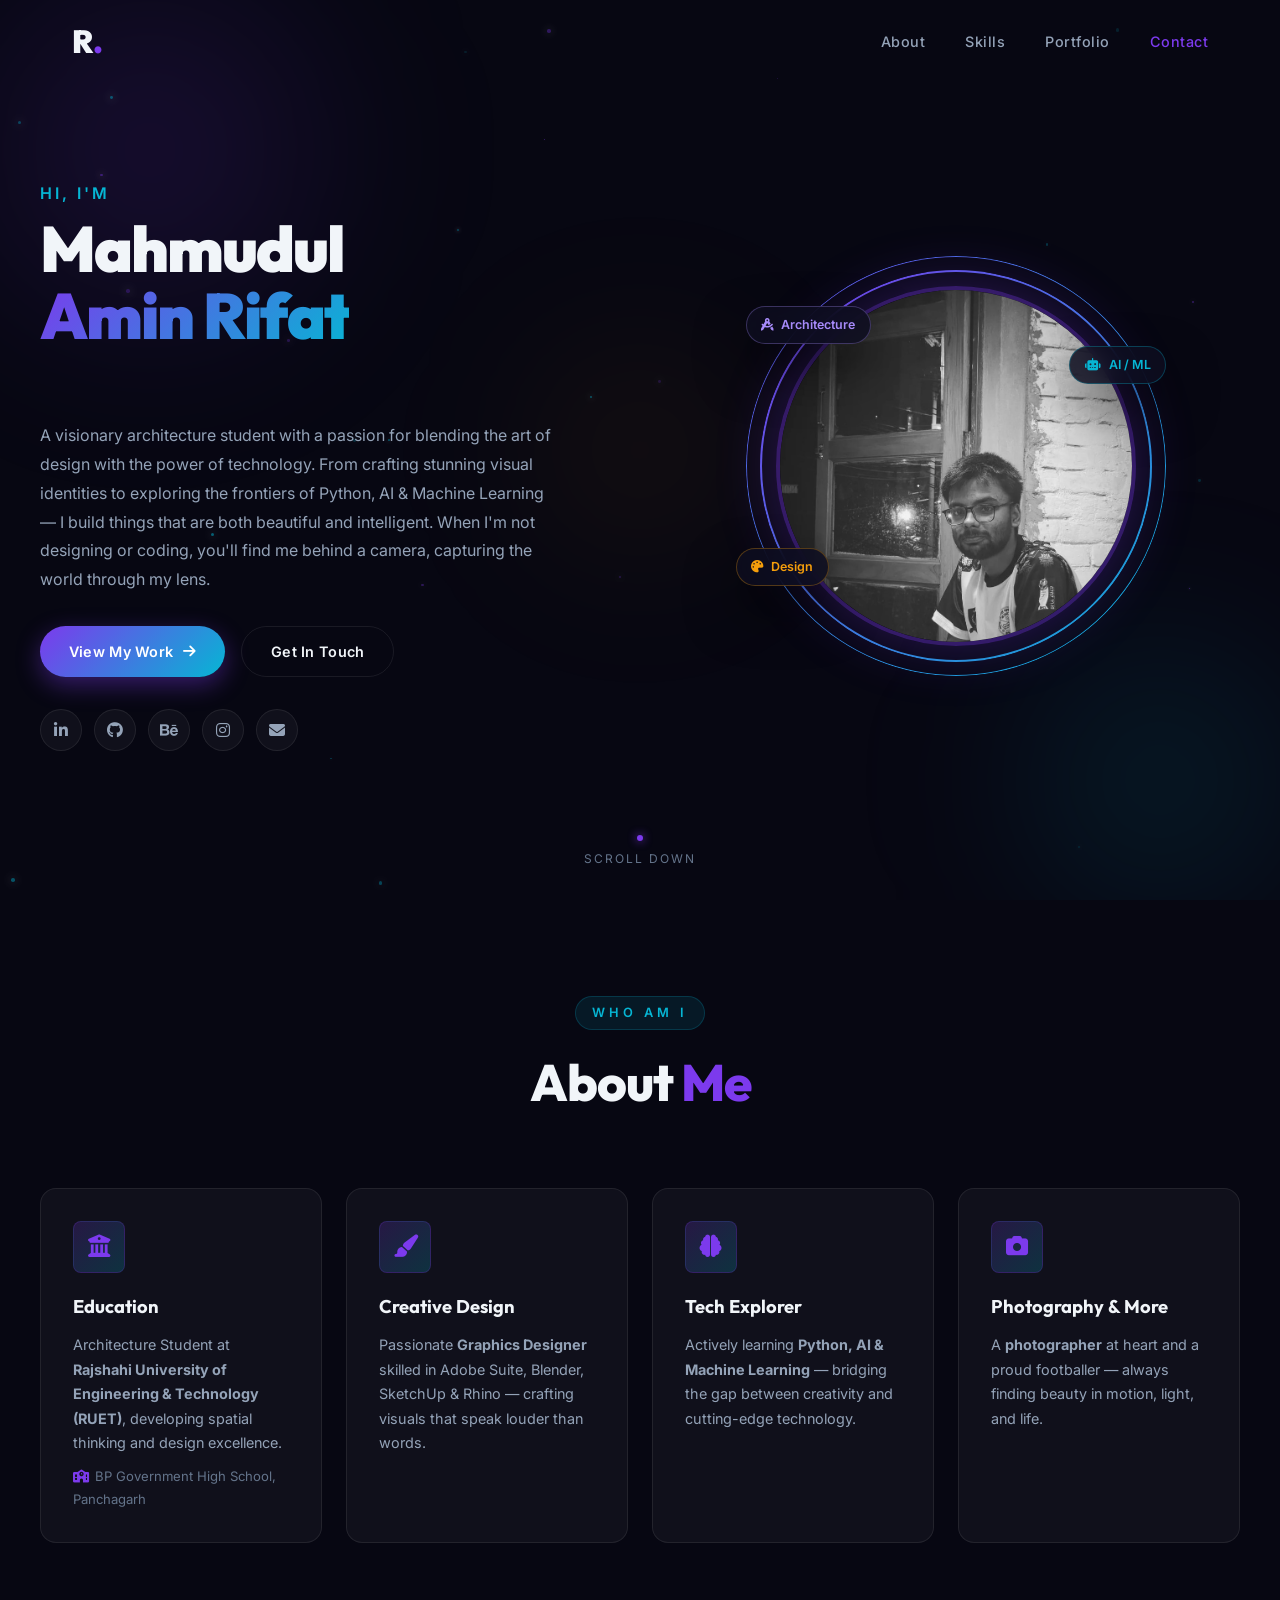
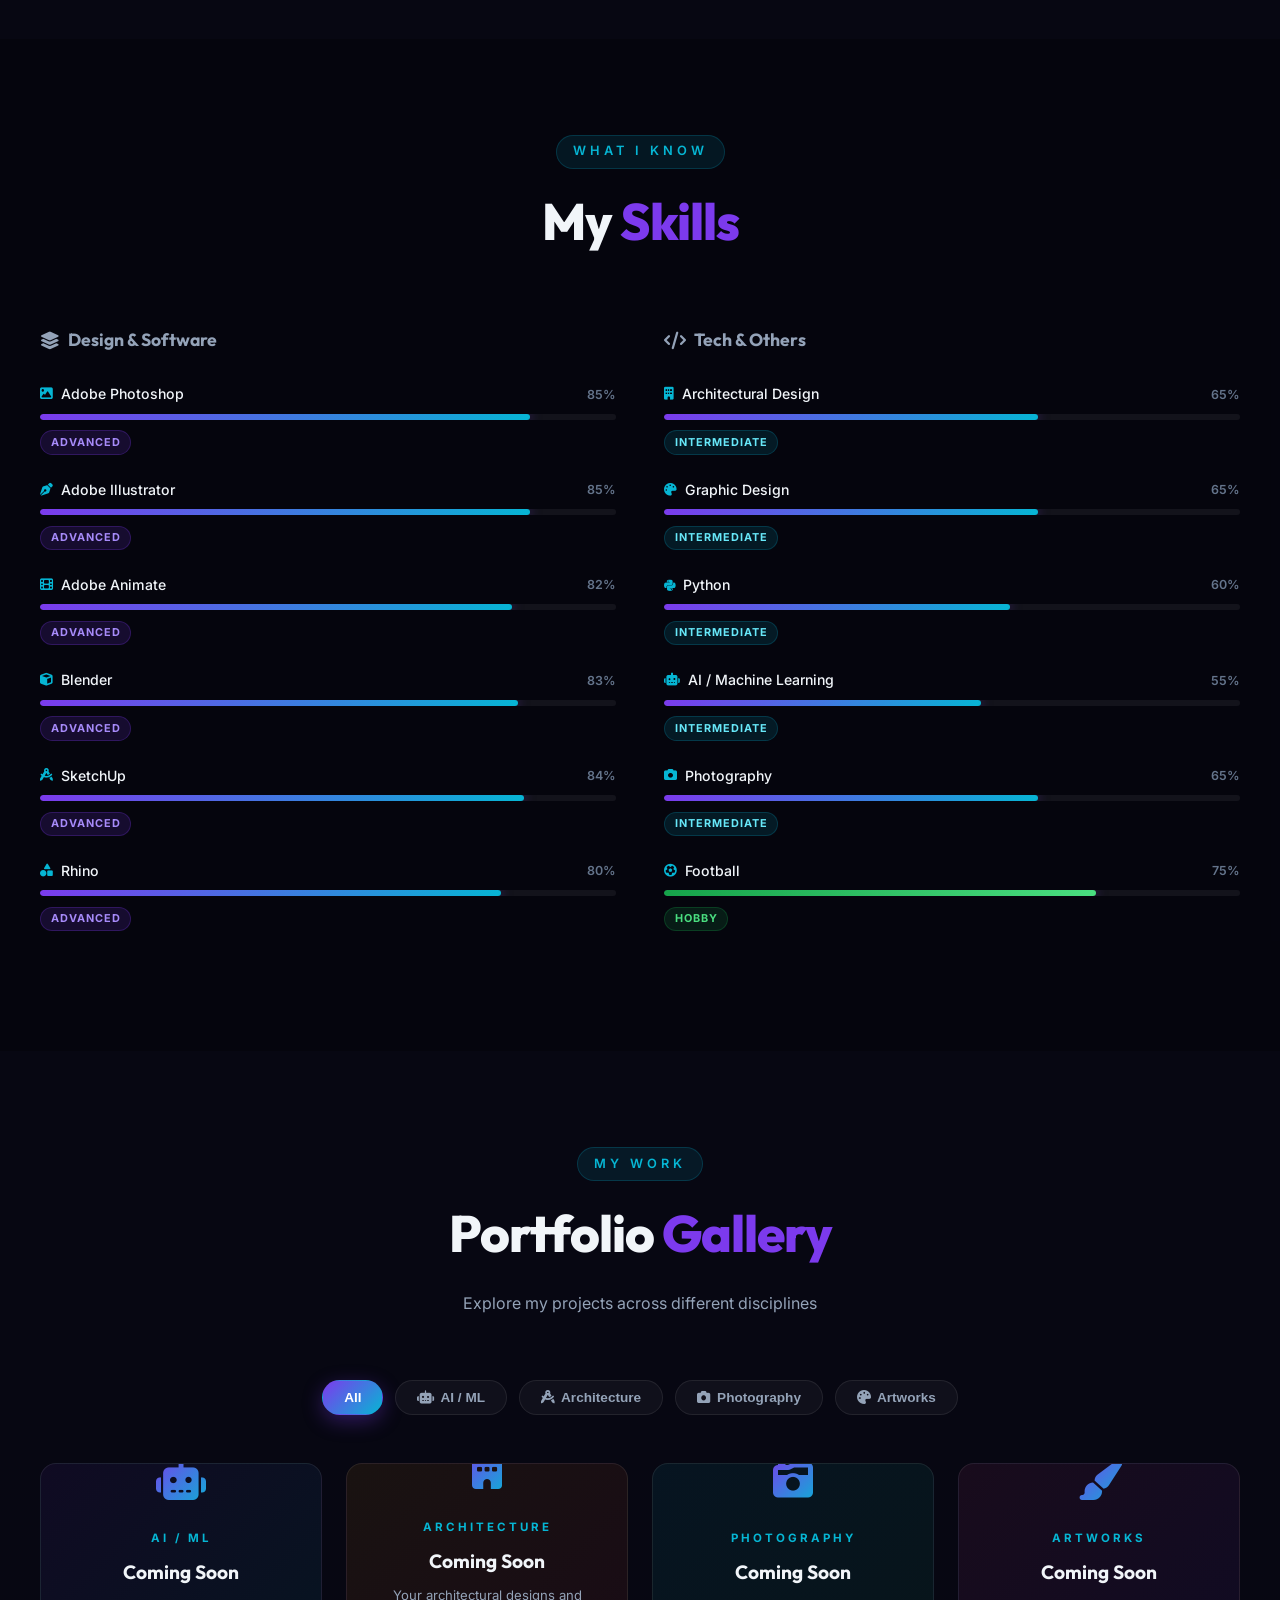
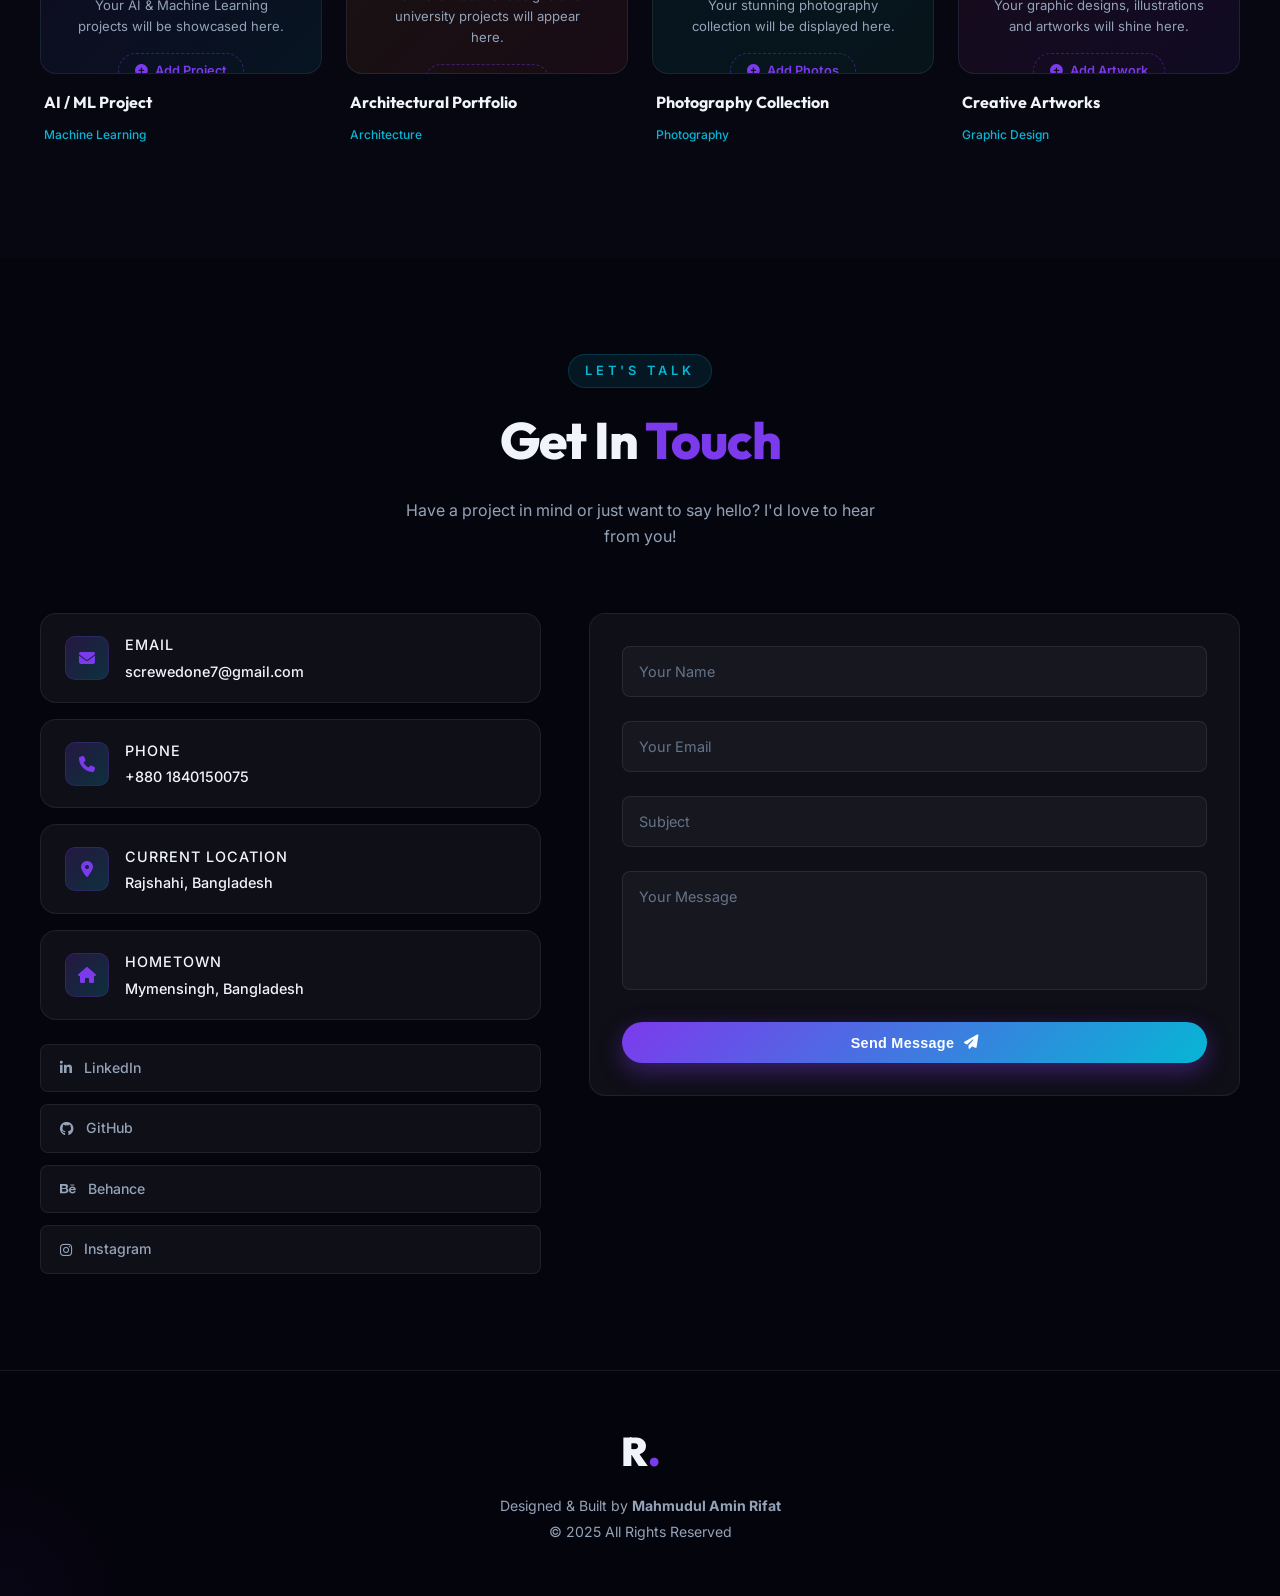
==== portfolio-website/index.html @ f3754bd6 "Add files via upload" ====
<!DOCTYPE html>
<html lang="en">

<head>
    <meta charset="UTF-8" />
    <meta name="viewport" content="width=device-width, initial-scale=1.0" />
    <meta name="description"
        content="Mahmudul Amin Rifat — Architecture Student, Graphics Designer, Photographer & AI/ML Enthusiast. Portfolio & CV." />
    <title>Mahmudul Amin Rifat | Portfolio</title>
    <link rel="preconnect" href="https://fonts.googleapis.com" />
    <link rel="preconnect" href="https://fonts.gstatic.com" crossorigin />
    <link
        href="https://fonts.googleapis.com/css2?family=Outfit:wght@300;400;500;600;700;800;900&family=Inter:wght@300;400;500;600&display=swap"
        rel="stylesheet" />
    <link rel="stylesheet" href="https://cdnjs.cloudflare.com/ajax/libs/font-awesome/6.5.0/css/all.min.css" />
    <link rel="stylesheet" href="style.css" />
</head>

<body>

    <!-- Animated Background -->
    <div class="bg-animation">
        <div class="orb orb-1"></div>
        <div class="orb orb-2"></div>
        <div class="orb orb-3"></div>
        <div class="particles" id="particles"></div>
    </div>

    <!-- Navigation -->
    <nav class="navbar" id="navbar">
        <div class="nav-container">
            <a href="#hero" class="nav-logo">
                <span class="logo-text">R<span class="accent">.</span></span>
            </a>
            <ul class="nav-links" id="navLinks">
                <li><a href="#about" class="nav-link">About</a></li>
                <li><a href="#skills" class="nav-link">Skills</a></li>
                <li><a href="#portfolio" class="nav-link">Portfolio</a></li>
                <li><a href="#contact" class="nav-link">Contact</a></li>
            </ul>
            <button class="nav-toggle" id="navToggle" aria-label="Toggle navigation">
                <span></span><span></span><span></span>
            </button>
        </div>
    </nav>

    <!-- Hero Section -->
    <section class="hero" id="hero">
        <div class="hero-content">
            <div class="hero-left">
                <div class="greeting reveal">Hi, I'm</div>
                <h1 class="hero-name reveal">
                    Mahmudul<br />
                    <span class="name-gradient">Amin Rifat</span>
                </h1>
                <div class="hero-roles reveal">
                    <span class="role-item active" id="roleText">Architecture Student</span>
                </div>
                <p class="hero-bio reveal">
                    A visionary architecture student with a passion for blending the art of design
                    with the power of technology. From crafting stunning visual identities to exploring
                    the frontiers of Python, AI & Machine Learning — I build things that are both
                    beautiful and intelligent. When I'm not designing or coding, you'll find me behind
                    a camera, capturing the world through my lens.
                </p>
                <div class="hero-cta reveal">
                    <a href="#portfolio" class="btn btn-primary" id="viewWorkBtn">
                        <span>View My Work</span>
                        <i class="fas fa-arrow-right"></i>
                    </a>
                    <a href="#contact" class="btn btn-ghost" id="contactBtn">
                        <span>Get In Touch</span>
                    </a>
                </div>
                <div class="hero-socials reveal">
                    <a href="https://www.linkedin.com/in/mahmudul-rifat-793310312/" target="_blank" class="social-icon"
                        id="linkedinLink" aria-label="LinkedIn">
                        <i class="fab fa-linkedin-in"></i>
                    </a>
                    <a href="https://github.com/iceebear11" target="_blank" class="social-icon" id="githubLink"
                        aria-label="GitHub">
                        <i class="fab fa-github"></i>
                    </a>
                    <a href="https://www.behance.net/mdrifat579" target="_blank" class="social-icon" id="behanceLink"
                        aria-label="Behance">
                        <i class="fab fa-behance"></i>
                    </a>
                    <a href="https://www.instagram.com/i_rifat11/" target="_blank" class="social-icon"
                        id="instagramLink" aria-label="Instagram">
                        <i class="fab fa-instagram"></i>
                    </a>
                    <a href="mailto:screwedone7@gmail.com" class="social-icon" id="emailLink" aria-label="Email">
                        <i class="fas fa-envelope"></i>
                    </a>
                </div>
            </div>
            <div class="hero-right reveal">
                <div class="profile-wrapper">
                    <div class="profile-ring"></div>
                    <div class="profile-ring ring-2"></div>
                    <div class="profile-img-container">
                        <img src="images/profile.jpg" alt="Mahmudul Amin Rifat" class="profile-img" id="profileImg" />
                    </div>
                    <div class="profile-badge badge-1">
                        <i class="fas fa-drafting-compass"></i>
                        <span>Architecture</span>
                    </div>
                    <div class="profile-badge badge-2">
                        <i class="fas fa-palette"></i>
                        <span>Design</span>
                    </div>
                    <div class="profile-badge badge-3">
                        <i class="fas fa-robot"></i>
                        <span>AI / ML</span>
                    </div>
                </div>
            </div>
        </div>
        <div class="scroll-indicator" id="scrollIndicator">
            <div class="scroll-dot"></div>
            <span>Scroll Down</span>
        </div>
    </section>

    <!-- About Section -->
    <section class="section" id="about">
        <div class="container">
            <div class="section-header reveal">
                <span class="section-tag">Who Am I</span>
                <h2 class="section-title">About <span class="accent">Me</span></h2>
            </div>
            <div class="about-grid">
                <div class="about-card reveal" id="aboutCard1">
                    <div class="about-icon"><i class="fas fa-university"></i></div>
                    <h3>Education</h3>
                    <p>Architecture Student at <strong>Rajshahi University of Engineering &amp; Technology
                            (RUET)</strong>, developing spatial thinking and design excellence.</p>
                    <p style="margin-top:0.6rem; font-size:0.82rem; color:#64748b;"><i class="fas fa-school"
                            style="margin-right:0.35rem; color:#7c3aed;"></i>BP Government High School, Panchagarh</p>
                </div>
                <div class="about-card reveal" id="aboutCard2">
                    <div class="about-icon"><i class="fas fa-paint-brush"></i></div>
                    <h3>Creative Design</h3>
                    <p>Passionate <strong>Graphics Designer</strong> skilled in Adobe Suite, Blender, SketchUp & Rhino —
                        crafting visuals that speak louder than words.</p>
                </div>
                <div class="about-card reveal" id="aboutCard3">
                    <div class="about-icon"><i class="fas fa-brain"></i></div>
                    <h3>Tech Explorer</h3>
                    <p>Actively learning <strong>Python, AI & Machine Learning</strong> — bridging the gap between
                        creativity and cutting-edge technology.</p>
                </div>
                <div class="about-card reveal" id="aboutCard4">
                    <div class="about-icon"><i class="fas fa-camera"></i></div>
                    <h3>Photography & More</h3>
                    <p>A <strong>photographer</strong> at heart and a proud footballer — always finding beauty in
                        motion, light, and life.</p>
                </div>
            </div>
        </div>
    </section>

    <!-- Skills Section -->
    <section class="section section-dark" id="skills">
        <div class="container">
            <div class="section-header reveal">
                <span class="section-tag">What I Know</span>
                <h2 class="section-title">My <span class="accent">Skills</span></h2>
            </div>
            <div class="skills-grid">
                <div class="skills-col reveal">
                    <h3 class="skills-cat-title"><i class="fas fa-layer-group"></i> Design & Software</h3>
                    <div class="skill-item" id="skill-ps">
                        <div class="skill-header">
                            <span class="skill-name"><i class="fas fa-image"></i> Adobe Photoshop</span>
                            <span class="skill-percent">85%</span>
                        </div>
                        <div class="skill-bar">
                            <div class="skill-fill" data-width="85"></div>
                        </div>
                        <span class="skill-badge advanced">Advanced</span>
                    </div>
                    <div class="skill-item" id="skill-ai">
                        <div class="skill-header">
                            <span class="skill-name"><i class="fas fa-pen-nib"></i> Adobe Illustrator</span>
                            <span class="skill-percent">85%</span>
                        </div>
                        <div class="skill-bar">
                            <div class="skill-fill" data-width="85"></div>
                        </div>
                        <span class="skill-badge advanced">Advanced</span>
                    </div>
                    <div class="skill-item" id="skill-animate">
                        <div class="skill-header">
                            <span class="skill-name"><i class="fas fa-film"></i> Adobe Animate</span>
                            <span class="skill-percent">82%</span>
                        </div>
                        <div class="skill-bar">
                            <div class="skill-fill" data-width="82"></div>
                        </div>
                        <span class="skill-badge advanced">Advanced</span>
                    </div>
                    <div class="skill-item" id="skill-blender">
                        <div class="skill-header">
                            <span class="skill-name"><i class="fas fa-cube"></i> Blender</span>
                            <span class="skill-percent">83%</span>
                        </div>
                        <div class="skill-bar">
                            <div class="skill-fill" data-width="83"></div>
                        </div>
                        <span class="skill-badge advanced">Advanced</span>
                    </div>
                    <div class="skill-item" id="skill-sketchup">
                        <div class="skill-header">
                            <span class="skill-name"><i class="fas fa-drafting-compass"></i> SketchUp</span>
                            <span class="skill-percent">84%</span>
                        </div>
                        <div class="skill-bar">
                            <div class="skill-fill" data-width="84"></div>
                        </div>
                        <span class="skill-badge advanced">Advanced</span>
                    </div>
                    <div class="skill-item" id="skill-rhino">
                        <div class="skill-header">
                            <span class="skill-name"><i class="fas fa-shapes"></i> Rhino</span>
                            <span class="skill-percent">80%</span>
                        </div>
                        <div class="skill-bar">
                            <div class="skill-fill" data-width="80"></div>
                        </div>
                        <span class="skill-badge advanced">Advanced</span>
                    </div>
                </div>
                <div class="skills-col reveal">
                    <h3 class="skills-cat-title"><i class="fas fa-code"></i> Tech & Others</h3>
                    <div class="skill-item" id="skill-arch">
                        <div class="skill-header">
                            <span class="skill-name"><i class="fas fa-building"></i> Architectural Design</span>
                            <span class="skill-percent">65%</span>
                        </div>
                        <div class="skill-bar">
                            <div class="skill-fill" data-width="65"></div>
                        </div>
                        <span class="skill-badge intermediate">Intermediate</span>
                    </div>
                    <div class="skill-item" id="skill-gd">
                        <div class="skill-header">
                            <span class="skill-name"><i class="fas fa-palette"></i> Graphic Design</span>
                            <span class="skill-percent">65%</span>
                        </div>
                        <div class="skill-bar">
                            <div class="skill-fill" data-width="65"></div>
                        </div>
                        <span class="skill-badge intermediate">Intermediate</span>
                    </div>
                    <div class="skill-item" id="skill-python">
                        <div class="skill-header">
                            <span class="skill-name"><i class="fab fa-python"></i> Python</span>
                            <span class="skill-percent">60%</span>
                        </div>
                        <div class="skill-bar">
                            <div class="skill-fill" data-width="60"></div>
                        </div>
                        <span class="skill-badge intermediate">Intermediate</span>
                    </div>
                    <div class="skill-item" id="skill-aiml">
                        <div class="skill-header">
                            <span class="skill-name"><i class="fas fa-robot"></i> AI / Machine Learning</span>
                            <span class="skill-percent">55%</span>
                        </div>
                        <div class="skill-bar">
                            <div class="skill-fill" data-width="55"></div>
                        </div>
                        <span class="skill-badge intermediate">Intermediate</span>
                    </div>
                    <div class="skill-item" id="skill-photo">
                        <div class="skill-header">
                            <span class="skill-name"><i class="fas fa-camera"></i> Photography</span>
                            <span class="skill-percent">65%</span>
                        </div>
                        <div class="skill-bar">
                            <div class="skill-fill" data-width="65"></div>
                        </div>
                        <span class="skill-badge intermediate">Intermediate</span>
                    </div>
                    <div class="skill-item" id="skill-football">
                        <div class="skill-header">
                            <span class="skill-name"><i class="fas fa-futbol"></i> Football</span>
                            <span class="skill-percent">75%</span>
                        </div>
                        <div class="skill-bar">
                            <div class="skill-fill" data-width="75"
                                style="background: linear-gradient(90deg, #16a34a, #4ade80);"></div>
                        </div>
                        <span class="skill-badge hobby">Hobby</span>
                    </div>
                </div>
            </div>
        </div>
    </section>

    <!-- Portfolio Section -->
    <section class="section" id="portfolio">
        <div class="container">
            <div class="section-header reveal">
                <span class="section-tag">My Work</span>
                <h2 class="section-title">Portfolio <span class="accent">Gallery</span></h2>
                <p class="section-subtitle">Explore my projects across different disciplines</p>
            </div>

            <!-- Portfolio Tabs -->
            <div class="portfolio-tabs reveal">
                <button class="tab-btn active" data-tab="all" id="tabAll">All</button>
                <button class="tab-btn" data-tab="aiml" id="tabAiml"><i class="fas fa-robot"></i> AI / ML</button>
                <button class="tab-btn" data-tab="architecture" id="tabArch"><i class="fas fa-drafting-compass"></i>
                    Architecture</button>
                <button class="tab-btn" data-tab="photography" id="tabPhoto"><i class="fas fa-camera"></i>
                    Photography</button>
                <button class="tab-btn" data-tab="artworks" id="tabArt"><i class="fas fa-palette"></i> Artworks</button>
            </div>

            <!-- Portfolio Grid -->
            <div class="portfolio-grid" id="portfolioGrid">

                <!-- AI/ML Section -->
                <div class="portfolio-item reveal" data-category="aiml" id="port-aiml-1">
                    <div class="portfolio-card placeholder-card">
                        <div class="placeholder-inner">
                            <div class="placeholder-icon"><i class="fas fa-robot"></i></div>
                            <span class="placeholder-cat">AI / ML</span>
                            <h3>Coming Soon</h3>
                            <p>Your AI & Machine Learning projects will be showcased here.</p>
                            <div class="upload-hint"><i class="fas fa-plus-circle"></i> Add Project</div>
                        </div>
                    </div>
                    <div class="portfolio-info">
                        <h4>AI / ML Project</h4>
                        <span class="port-tag">Machine Learning</span>
                    </div>
                </div>

                <!-- Architecture Section -->
                <div class="portfolio-item reveal" data-category="architecture" id="port-arch-1">
                    <div class="portfolio-card placeholder-card arch-placeholder">
                        <div class="placeholder-inner">
                            <div class="placeholder-icon"><i class="fas fa-building"></i></div>
                            <span class="placeholder-cat">Architecture</span>
                            <h3>Coming Soon</h3>
                            <p>Your architectural designs and university projects will appear here.</p>
                            <div class="upload-hint"><i class="fas fa-plus-circle"></i> Add Project</div>
                        </div>
                    </div>
                    <div class="portfolio-info">
                        <h4>Architectural Portfolio</h4>
                        <span class="port-tag">Architecture</span>
                    </div>
                </div>

                <!-- Photography Section -->
                <div class="portfolio-item reveal" data-category="photography" id="port-photo-1">
                    <div class="portfolio-card placeholder-card photo-placeholder">
                        <div class="placeholder-inner">
                            <div class="placeholder-icon"><i class="fas fa-camera-retro"></i></div>
                            <span class="placeholder-cat">Photography</span>
                            <h3>Coming Soon</h3>
                            <p>Your stunning photography collection will be displayed here.</p>
                            <div class="upload-hint"><i class="fas fa-plus-circle"></i> Add Photos</div>
                        </div>
                    </div>
                    <div class="portfolio-info">
                        <h4>Photography Collection</h4>
                        <span class="port-tag">Photography</span>
                    </div>
                </div>

                <!-- Artworks Section -->
                <div class="portfolio-item reveal" data-category="artworks" id="port-art-1">
                    <div class="portfolio-card placeholder-card art-placeholder">
                        <div class="placeholder-inner">
                            <div class="placeholder-icon"><i class="fas fa-paint-brush"></i></div>
                            <span class="placeholder-cat">Artworks</span>
                            <h3>Coming Soon</h3>
                            <p>Your graphic designs, illustrations and artworks will shine here.</p>
                            <div class="upload-hint"><i class="fas fa-plus-circle"></i> Add Artwork</div>
                        </div>
                    </div>
                    <div class="portfolio-info">
                        <h4>Creative Artworks</h4>
                        <span class="port-tag">Graphic Design</span>
                    </div>
                </div>

            </div>
        </div>
    </section>

    <!-- Contact Section -->
    <section class="section section-dark" id="contact">
        <div class="container">
            <div class="section-header reveal">
                <span class="section-tag">Let's Talk</span>
                <h2 class="section-title">Get In <span class="accent">Touch</span></h2>
                <p class="section-subtitle">Have a project in mind or just want to say hello? I'd love to hear from you!
                </p>
            </div>
            <div class="contact-grid">
                <div class="contact-info reveal">
                    <div class="contact-card" id="contactEmail">
                        <div class="contact-icon"><i class="fas fa-envelope"></i></div>
                        <div class="contact-details">
                            <span class="contact-label">Email</span>
                            <a href="mailto:screwedone7@gmail.com">screwedone7@gmail.com</a>
                        </div>
                    </div>
                    <div class="contact-card" id="contactPhone">
                        <div class="contact-icon"><i class="fas fa-phone"></i></div>
                        <div class="contact-details">
                            <span class="contact-label">Phone</span>
                            <a href="tel:+8801840150075">+880 1840150075</a>
                        </div>
                    </div>
                    <div class="contact-card" id="contactLocation">
                        <div class="contact-icon"><i class="fas fa-map-marker-alt"></i></div>
                        <div class="contact-details">
                            <span class="contact-label">Current Location</span>
                            <span>Rajshahi, Bangladesh</span>
                        </div>
                    </div>
                    <div class="contact-card" id="contactHometown">
                        <div class="contact-icon"><i class="fas fa-home"></i></div>
                        <div class="contact-details">
                            <span class="contact-label">Hometown</span>
                            <span>Mymensingh, Bangladesh</span>
                        </div>
                    </div>
                    <div class="contact-socials">
                        <a href="https://www.linkedin.com/in/mahmudul-rifat-793310312/" target="_blank"
                            class="contact-social-link" id="contactLinkedin">
                            <i class="fab fa-linkedin-in"></i>
                            <span>LinkedIn</span>
                        </a>
                        <a href="https://github.com/iceebear11" target="_blank" class="contact-social-link"
                            id="contactGithub">
                            <i class="fab fa-github"></i>
                            <span>GitHub</span>
                        </a>
                        <a href="https://www.behance.net/mdrifat579" target="_blank" class="contact-social-link"
                            id="contactBehance">
                            <i class="fab fa-behance"></i>
                            <span>Behance</span>
                        </a>
                        <a href="https://www.instagram.com/i_rifat11/" target="_blank" class="contact-social-link"
                            id="contactInstagram">
                            <i class="fab fa-instagram"></i>
                            <span>Instagram</span>
                        </a>
                    </div>
                </div>
                <div class="contact-form-wrapper reveal">
                    <form class="contact-form" id="contactForm">
                        <div class="form-group">
                            <input type="text" id="formName" name="name" placeholder="Your Name" required />
                            <label for="formName">Your Name</label>
                        </div>
                        <div class="form-group">
                            <input type="email" id="formEmail" name="email" placeholder="Your Email" required />
                            <label for="formEmail">Your Email</label>
                        </div>
                        <div class="form-group">
                            <input type="text" id="formSubject" name="subject" placeholder="Subject" />
                            <label for="formSubject">Subject</label>
                        </div>
                        <div class="form-group">
                            <textarea id="formMessage" name="message" rows="5" placeholder="Your Message"
                                required></textarea>
                            <label for="formMessage">Your Message</label>
                        </div>
                        <button type="submit" class="btn btn-primary btn-full" id="submitBtn">
                            <span>Send Message</span>
                            <i class="fas fa-paper-plane"></i>
                        </button>
                    </form>
                </div>
            </div>
        </div>
    </section>

    <!-- Footer -->
    <footer class="footer">
        <div class="footer-content">
            <div class="footer-logo">R<span class="accent">.</span></div>
            <p>Designed & Built by <strong>Mahmudul Amin Rifat</strong></p>
            <p class="footer-copy">© 2025 All Rights Reserved</p>
        </div>
    </footer>

    <script src="script.js"></script>
</body>

</html>
---- portfolio-website/style.css ----
/* ===========================
   RESET & BASE
=========================== */
*,
*::before,
*::after {
  margin: 0;
  padding: 0;
  box-sizing: border-box;
}

:root {
  --bg: #070712;
  --bg-2: #0d0d1f;
  --surface: rgba(255, 255, 255, 0.04);
  --surface-hover: rgba(255, 255, 255, 0.08);
  --border: rgba(255, 255, 255, 0.08);
  --accent: #7c3aed;
  --accent-2: #06b6d4;
  --accent-3: #f59e0b;
  --gradient: linear-gradient(135deg, #7c3aed, #06b6d4);
  --gradient-warm: linear-gradient(135deg, #f59e0b, #ef4444);
  --text: #f1f5f9;
  --text-muted: #94a3b8;
  --text-dim: #64748b;
  --font-head: 'Outfit', sans-serif;
  --font-body: 'Inter', sans-serif;
  --radius: 16px;
  --radius-sm: 8px;
  --shadow: 0 25px 50px rgba(0, 0, 0, 0.5);
  --transition: all 0.35s cubic-bezier(0.4, 0, 0.2, 1);
}

html {
  scroll-behavior: smooth;
  font-size: 16px;
}

body {
  font-family: var(--font-body);
  background: var(--bg);
  color: var(--text);
  overflow-x: hidden;
  line-height: 1.6;
}

/* ===========================
   ANIMATED BACKGROUND
=========================== */
.bg-animation {
  position: fixed;
  inset: 0;
  pointer-events: none;
  z-index: 0;
  overflow: hidden;
}

.orb {
  position: absolute;
  border-radius: 50%;
  filter: blur(80px);
  animation: orbFloat 12s ease-in-out infinite alternate;
}

.orb-1 {
  width: 500px;
  height: 500px;
  background: radial-gradient(circle, rgba(124, 58, 237, 0.18), transparent 70%);
  top: -100px;
  left: -100px;
  animation-delay: 0s;
}

.orb-2 {
  width: 400px;
  height: 400px;
  background: radial-gradient(circle, rgba(6, 182, 212, 0.15), transparent 70%);
  bottom: -80px;
  right: -80px;
  animation-delay: -4s;
}

.orb-3 {
  width: 300px;
  height: 300px;
  background: radial-gradient(circle, rgba(245, 158, 11, 0.1), transparent 70%);
  top: 50%;
  left: 50%;
  transform: translate(-50%, -50%);
  animation-delay: -8s;
}

@keyframes orbFloat {
  0% {
    transform: translate(0, 0) scale(1);
  }

  100% {
    transform: translate(40px, 30px) scale(1.1);
  }
}

/* ===========================
   NAVBAR
=========================== */
.navbar {
  position: fixed;
  top: 0;
  left: 0;
  right: 0;
  z-index: 1000;
  padding: 1rem 0;
  transition: var(--transition);
}

.navbar.scrolled {
  background: rgba(7, 7, 18, 0.85);
  backdrop-filter: blur(20px);
  -webkit-backdrop-filter: blur(20px);
  border-bottom: 1px solid var(--border);
  padding: 0.6rem 0;
}

.nav-container {
  max-width: 1200px;
  margin: 0 auto;
  padding: 0 2rem;
  display: flex;
  align-items: center;
  justify-content: space-between;
}

.nav-logo {
  text-decoration: none;
}

.logo-text {
  font-family: var(--font-head);
  font-size: 2rem;
  font-weight: 900;
  color: var(--text);
  letter-spacing: -1px;
}

.accent {
  color: var(--accent);
}

.nav-links {
  display: flex;
  list-style: none;
  gap: 2.5rem;
  align-items: center;
}

.nav-link {
  text-decoration: none;
  color: var(--text-muted);
  font-size: 0.9rem;
  font-weight: 500;
  letter-spacing: 0.5px;
  transition: var(--transition);
  position: relative;
}

.nav-link::after {
  content: '';
  position: absolute;
  bottom: -4px;
  left: 0;
  width: 0;
  height: 2px;
  background: var(--gradient);
  border-radius: 2px;
  transition: var(--transition);
}

.nav-link:hover {
  color: var(--text);
}

.nav-link:hover::after {
  width: 100%;
}

.nav-toggle {
  display: none;
  flex-direction: column;
  gap: 5px;
  background: none;
  border: none;
  cursor: pointer;
  padding: 4px;
}

.nav-toggle span {
  display: block;
  width: 24px;
  height: 2px;
  background: var(--text);
  border-radius: 2px;
  transition: var(--transition);
}

/* ===========================
   HERO
=========================== */
.hero {
  min-height: 100vh;
  display: flex;
  flex-direction: column;
  align-items: center;
  justify-content: center;
  position: relative;
  z-index: 1;
  padding: 6rem 2rem 4rem;
}

.hero-content {
  max-width: 1200px;
  width: 100%;
  display: grid;
  grid-template-columns: 1fr 1fr;
  gap: 4rem;
  align-items: center;
}

.greeting {
  font-size: 1rem;
  color: var(--accent-2);
  font-weight: 600;
  letter-spacing: 3px;
  text-transform: uppercase;
  margin-bottom: 0.5rem;
}

.hero-name {
  font-family: var(--font-head);
  font-size: clamp(2.8rem, 5vw, 4.5rem);
  font-weight: 900;
  line-height: 1.05;
  letter-spacing: -2px;
  margin-bottom: 1rem;
}

.name-gradient {
  background: var(--gradient);
  -webkit-background-clip: text;
  -webkit-text-fill-color: transparent;
  background-clip: text;
}

.hero-roles {
  margin-bottom: 1.5rem;
  height: 2rem;
  display: flex;
  align-items: center;
}

.role-item {
  font-size: 1.1rem;
  color: var(--text-muted);
  font-weight: 500;
  border-left: 3px solid var(--accent);
  padding-left: 0.75rem;
}

.hero-bio {
  font-size: 1rem;
  color: var(--text-muted);
  line-height: 1.8;
  margin-bottom: 2rem;
  max-width: 520px;
}

.hero-cta {
  display: flex;
  gap: 1rem;
  flex-wrap: wrap;
  margin-bottom: 2rem;
}

/* Buttons */
.btn {
  display: inline-flex;
  align-items: center;
  gap: 0.6rem;
  padding: 0.8rem 1.8rem;
  border-radius: 50px;
  font-size: 0.9rem;
  font-weight: 600;
  text-decoration: none;
  cursor: pointer;
  transition: var(--transition);
  border: none;
  letter-spacing: 0.3px;
}

.btn-primary {
  background: var(--gradient);
  color: #fff;
  box-shadow: 0 8px 25px rgba(124, 58, 237, 0.4);
}

.btn-primary:hover {
  transform: translateY(-2px);
  box-shadow: 0 12px 35px rgba(124, 58, 237, 0.55);
}

.btn-ghost {
  background: transparent;
  color: var(--text);
  border: 1px solid var(--border);
}

.btn-ghost:hover {
  background: var(--surface-hover);
  border-color: rgba(255, 255, 255, 0.2);
  transform: translateY(-2px);
}

.btn-full {
  width: 100%;
  justify-content: center;
}

/* Social Icons */
.hero-socials {
  display: flex;
  gap: 0.75rem;
}

.social-icon {
  width: 42px;
  height: 42px;
  border-radius: 50%;
  border: 1px solid var(--border);
  display: flex;
  align-items: center;
  justify-content: center;
  color: var(--text-muted);
  text-decoration: none;
  font-size: 1rem;
  transition: var(--transition);
  background: var(--surface);
}

.social-icon:hover {
  border-color: var(--accent);
  color: var(--accent);
  background: rgba(124, 58, 237, 0.12);
  transform: translateY(-3px);
}

/* Profile */
.hero-right {
  display: flex;
  justify-content: center;
}

.profile-wrapper {
  position: relative;
  width: 360px;
  height: 360px;
}

.profile-ring {
  position: absolute;
  inset: -16px;
  border-radius: 50%;
  border: 2px solid transparent;
  background: var(--gradient) border-box;
  -webkit-mask: linear-gradient(#fff 0 0) padding-box, linear-gradient(#fff 0 0);
  -webkit-mask-composite: xor;
  mask-composite: exclude;
  animation: spin 8s linear infinite;
  border-image: var(--gradient) 1;
}

.ring-2 {
  inset: -30px;
  border: 1px solid rgba(6, 182, 212, 0.2);
  animation-duration: 14s;
  animation-direction: reverse;
}

.profile-img-container {
  width: 360px;
  height: 360px;
  border-radius: 50%;
  overflow: hidden;
  border: 4px solid rgba(124, 58, 237, 0.4);
  position: relative;
  box-shadow: 0 0 60px rgba(124, 58, 237, 0.3), inset 0 0 30px rgba(0, 0, 0, 0.3);
}

.profile-img {
  width: 100%;
  height: 100%;
  object-fit: cover;
  object-position: center top;
  filter: brightness(0.95) contrast(1.05);
  transition: transform 0.5s ease;
}

.profile-img-container:hover .profile-img {
  transform: scale(1.05);
}

.profile-badge {
  position: absolute;
  background: rgba(13, 13, 31, 0.85);
  backdrop-filter: blur(12px);
  border: 1px solid var(--border);
  border-radius: 50px;
  padding: 0.5rem 0.9rem;
  display: flex;
  align-items: center;
  gap: 0.5rem;
  font-size: 0.78rem;
  font-weight: 600;
  color: var(--text);
  box-shadow: var(--shadow);
  animation: badgeFloat 3s ease-in-out infinite alternate;
}

.badge-1 {
  top: 20px;
  left: -30px;
  animation-delay: 0s;
  color: #a78bfa;
  border-color: rgba(167, 139, 250, 0.3);
}

.badge-2 {
  bottom: 60px;
  left: -40px;
  animation-delay: -1s;
  color: #f59e0b;
  border-color: rgba(245, 158, 11, 0.3);
}

.badge-3 {
  top: 60px;
  right: -30px;
  animation-delay: -2s;
  color: #06b6d4;
  border-color: rgba(6, 182, 212, 0.3);
}

@keyframes badgeFloat {
  0% {
    transform: translateY(0);
  }

  100% {
    transform: translateY(-8px);
  }
}

@keyframes spin {
  from {
    transform: rotate(0deg);
  }

  to {
    transform: rotate(360deg);
  }
}

/* Scroll Indicator */
.scroll-indicator {
  position: absolute;
  bottom: 2rem;
  left: 50%;
  transform: translateX(-50%);
  display: flex;
  flex-direction: column;
  align-items: center;
  gap: 0.5rem;
  color: var(--text-dim);
  font-size: 0.75rem;
  letter-spacing: 2px;
  text-transform: uppercase;
  animation: scrollBounce 2s ease-in-out infinite;
}

.scroll-dot {
  width: 6px;
  height: 6px;
  border-radius: 50%;
  background: var(--accent);
  box-shadow: 0 0 10px var(--accent);
}

@keyframes scrollBounce {

  0%,
  100% {
    transform: translateX(-50%) translateY(0);
  }

  50% {
    transform: translateX(-50%) translateY(8px);
  }
}

/* ===========================
   SECTIONS
=========================== */
.section {
  position: relative;
  z-index: 1;
  padding: 6rem 2rem;
}

.section-dark {
  background: rgba(0, 0, 0, 0.25);
}

.container {
  max-width: 1200px;
  margin: 0 auto;
}

.section-header {
  text-align: center;
  margin-bottom: 4rem;
}

.section-tag {
  display: inline-block;
  color: var(--accent-2);
  font-size: 0.8rem;
  font-weight: 600;
  letter-spacing: 4px;
  text-transform: uppercase;
  margin-bottom: 0.75rem;
  background: rgba(6, 182, 212, 0.1);
  padding: 0.35rem 1rem;
  border-radius: 50px;
  border: 1px solid rgba(6, 182, 212, 0.2);
}

.section-title {
  font-family: var(--font-head);
  font-size: clamp(2rem, 4vw, 3.2rem);
  font-weight: 800;
  letter-spacing: -1px;
  margin-bottom: 1rem;
}

.section-subtitle {
  color: var(--text-muted);
  font-size: 1rem;
  max-width: 500px;
  margin: 0 auto;
}

/* ===========================
   ABOUT
=========================== */
.about-grid {
  display: grid;
  grid-template-columns: repeat(auto-fit, minmax(250px, 1fr));
  gap: 1.5rem;
}

.about-card {
  background: var(--surface);
  border: 1px solid var(--border);
  border-radius: var(--radius);
  padding: 2rem;
  transition: var(--transition);
  position: relative;
  overflow: hidden;
}

.about-card::before {
  content: '';
  position: absolute;
  top: 0;
  left: 0;
  right: 0;
  height: 2px;
  background: var(--gradient);
  transform: scaleX(0);
  transition: var(--transition);
}

.about-card:hover::before {
  transform: scaleX(1);
}

.about-card:hover {
  background: var(--surface-hover);
  border-color: rgba(124, 58, 237, 0.3);
  transform: translateY(-5px);
  box-shadow: 0 20px 40px rgba(0, 0, 0, 0.3);
}

.about-icon {
  width: 52px;
  height: 52px;
  border-radius: var(--radius-sm);
  background: linear-gradient(135deg, rgba(124, 58, 237, 0.2), rgba(6, 182, 212, 0.2));
  display: flex;
  align-items: center;
  justify-content: center;
  font-size: 1.4rem;
  color: var(--accent);
  margin-bottom: 1.2rem;
  border: 1px solid rgba(124, 58, 237, 0.2);
}

.about-card h3 {
  font-family: var(--font-head);
  font-size: 1.15rem;
  font-weight: 700;
  margin-bottom: 0.75rem;
}

.about-card p {
  color: var(--text-muted);
  font-size: 0.9rem;
  line-height: 1.7;
}

/* ===========================
   SKILLS
=========================== */
.skills-grid {
  display: grid;
  grid-template-columns: 1fr 1fr;
  gap: 3rem;
}

.skills-cat-title {
  font-family: var(--font-head);
  font-size: 1.1rem;
  font-weight: 700;
  margin-bottom: 1.8rem;
  color: var(--text-muted);
  display: flex;
  align-items: center;
  gap: 0.5rem;
}

.skill-item {
  margin-bottom: 1.5rem;
  position: relative;
}

.skill-header {
  display: flex;
  justify-content: space-between;
  align-items: center;
  margin-bottom: 0.5rem;
}

.skill-name {
  font-size: 0.88rem;
  font-weight: 500;
  color: var(--text);
  display: flex;
  align-items: center;
  gap: 0.5rem;
}

.skill-name i {
  color: var(--accent-2);
  font-size: 0.8rem;
}

.skill-percent {
  font-size: 0.78rem;
  color: var(--text-dim);
  font-weight: 600;
}

.skill-bar {
  width: 100%;
  height: 6px;
  background: rgba(255, 255, 255, 0.06);
  border-radius: 50px;
  overflow: hidden;
  margin-bottom: 0.5rem;
}

.skill-fill {
  height: 100%;
  border-radius: 50px;
  background: var(--gradient);
  width: 0;
  transition: width 1.5s cubic-bezier(0.4, 0, .2, 1);
  box-shadow: 0 0 12px rgba(124, 58, 237, 0.5);
}

.skill-badge {
  font-size: 0.68rem;
  font-weight: 700;
  letter-spacing: 1px;
  text-transform: uppercase;
  padding: 0.15rem 0.6rem;
  border-radius: 50px;
  display: inline-block;
}

.skill-badge.advanced {
  background: rgba(124, 58, 237, 0.15);
  color: #a78bfa;
  border: 1px solid rgba(124, 58, 237, 0.25);
}

.skill-badge.intermediate {
  background: rgba(6, 182, 212, 0.12);
  color: #67e8f9;
  border: 1px solid rgba(6, 182, 212, 0.2);
}

.skill-badge.hobby {
  background: rgba(22, 163, 74, 0.15);
  color: #4ade80;
  border: 1px solid rgba(22, 163, 74, 0.25);
}

/* ===========================
   PORTFOLIO
=========================== */
.portfolio-tabs {
  display: flex;
  gap: 0.75rem;
  justify-content: center;
  margin-bottom: 3rem;
  flex-wrap: wrap;
}

.tab-btn {
  padding: 0.55rem 1.3rem;
  border-radius: 50px;
  font-size: 0.85rem;
  font-weight: 600;
  cursor: pointer;
  border: 1px solid var(--border);
  background: var(--surface);
  color: var(--text-muted);
  transition: var(--transition);
  display: flex;
  align-items: center;
  gap: 0.4rem;
}

.tab-btn:hover,
.tab-btn.active {
  background: var(--gradient);
  color: #fff;
  border-color: transparent;
  box-shadow: 0 6px 20px rgba(124, 58, 237, 0.35);
}

.portfolio-grid {
  display: grid;
  grid-template-columns: repeat(auto-fit, minmax(280px, 1fr));
  gap: 1.5rem;
}

.portfolio-item {
  cursor: pointer;
}

.portfolio-item.hidden {
  display: none;
}

.portfolio-card {
  border-radius: var(--radius);
  overflow: hidden;
  aspect-ratio: 4/3;
  position: relative;
  border: 1px solid var(--border);
  transition: var(--transition);
}

.portfolio-card:hover {
  transform: translateY(-6px);
  box-shadow: 0 25px 50px rgba(0, 0, 0, 0.4);
  border-color: rgba(124, 58, 237, 0.4);
}

.placeholder-card {
  background: linear-gradient(135deg, rgba(124, 58, 237, 0.08), rgba(6, 182, 212, 0.08));
}

.arch-placeholder {
  background: linear-gradient(135deg, rgba(245, 158, 11, 0.08), rgba(239, 68, 68, 0.08));
}

.photo-placeholder {
  background: linear-gradient(135deg, rgba(6, 182, 212, 0.08), rgba(16, 185, 129, 0.08));
}

.art-placeholder {
  background: linear-gradient(135deg, rgba(236, 72, 153, 0.08), rgba(124, 58, 237, 0.08));
}

.placeholder-inner {
  display: flex;
  flex-direction: column;
  align-items: center;
  justify-content: center;
  height: 100%;
  padding: 2rem;
  text-align: center;
}

.placeholder-icon {
  font-size: 2.5rem;
  margin-bottom: 1rem;
  background: var(--gradient);
  -webkit-background-clip: text;
  -webkit-text-fill-color: transparent;
  background-clip: text;
}

.placeholder-cat {
  font-size: 0.72rem;
  font-weight: 700;
  letter-spacing: 3px;
  text-transform: uppercase;
  color: var(--accent-2);
  margin-bottom: 0.6rem;
}

.placeholder-inner h3 {
  font-family: var(--font-head);
  font-size: 1.2rem;
  font-weight: 700;
  margin-bottom: 0.5rem;
}

.placeholder-inner p {
  color: var(--text-muted);
  font-size: 0.82rem;
  margin-bottom: 1rem;
}

.upload-hint {
  display: flex;
  align-items: center;
  gap: 0.4rem;
  font-size: 0.8rem;
  color: var(--accent);
  font-weight: 600;
  padding: 0.4rem 1rem;
  border-radius: 50px;
  border: 1px dashed rgba(124, 58, 237, 0.4);
  transition: var(--transition);
}

.upload-hint:hover {
  background: rgba(124, 58, 237, 0.1);
}

.portfolio-info {
  padding: 1rem 0.25rem;
}

.portfolio-info h4 {
  font-family: var(--font-head);
  font-size: 1rem;
  font-weight: 700;
  margin-bottom: 0.3rem;
}

.port-tag {
  font-size: 0.75rem;
  color: var(--accent-2);
  font-weight: 500;
}

/* ===========================
   CONTACT
=========================== */
.contact-grid {
  display: grid;
  grid-template-columns: 1fr 1.3fr;
  gap: 3rem;
  align-items: start;
}

.contact-card {
  display: flex;
  align-items: center;
  gap: 1rem;
  padding: 1.2rem 1.5rem;
  background: var(--surface);
  border: 1px solid var(--border);
  border-radius: var(--radius);
  margin-bottom: 1rem;
  transition: var(--transition);
}

.contact-card:hover {
  border-color: rgba(124, 58, 237, 0.3);
  background: var(--surface-hover);
  transform: translateX(4px);
}

.contact-icon {
  width: 44px;
  height: 44px;
  border-radius: 10px;
  background: linear-gradient(135deg, rgba(124, 58, 237, 0.2), rgba(6, 182, 212, 0.2));
  display: flex;
  align-items: center;
  justify-content: center;
  color: var(--accent);
  font-size: 1rem;
  flex-shrink: 0;
  border: 1px solid rgba(124, 58, 237, 0.2);
}

.contact-details {
  display: flex;
  flex-direction: column;
  gap: 0.2rem;
}

.contact-label {
  font-size: 0.72rem;
  color: var(--text-dim);
  font-weight: 600;
  text-transform: uppercase;
  letter-spacing: 1px;
}

.contact-details a,
.contact-details span {
  font-size: 0.9rem;
  color: var(--text);
  text-decoration: none;
  font-weight: 500;
  transition: var(--transition);
}

.contact-details a:hover {
  color: var(--accent-2);
}

.contact-socials {
  display: flex;
  flex-direction: column;
  gap: 0.75rem;
  margin-top: 1.5rem;
}

.contact-social-link {
  display: flex;
  align-items: center;
  gap: 0.75rem;
  padding: 0.75rem 1.2rem;
  border-radius: var(--radius-sm);
  border: 1px solid var(--border);
  color: var(--text-muted);
  text-decoration: none;
  font-size: 0.88rem;
  font-weight: 500;
  transition: var(--transition);
  background: var(--surface);
}

.contact-social-link:hover {
  color: var(--text);
  border-color: var(--accent);
  background: rgba(124, 58, 237, 0.08);
  transform: translateX(4px);
}

/* Contact Form */
.contact-form-wrapper {
  background: var(--surface);
  border: 1px solid var(--border);
  border-radius: var(--radius);
  padding: 2rem;
}

.form-group {
  position: relative;
  margin-bottom: 1.5rem;
}

.form-group input,
.form-group textarea {
  width: 100%;
  padding: 1rem;
  background: rgba(255, 255, 255, 0.04);
  border: 1px solid var(--border);
  border-radius: var(--radius-sm);
  color: var(--text);
  font-family: var(--font-body);
  font-size: 0.9rem;
  outline: none;
  transition: var(--transition);
  resize: none;
}

.form-group input:focus,
.form-group textarea:focus {
  border-color: var(--accent);
  background: rgba(124, 58, 237, 0.05);
  box-shadow: 0 0 0 3px rgba(124, 58, 237, 0.1);
}

.form-group label {
  display: none;
}

.form-group input::placeholder,
.form-group textarea::placeholder {
  color: var(--text-dim);
}

/* ===========================
   FOOTER
=========================== */
.footer {
  position: relative;
  z-index: 1;
  padding: 3rem 2rem;
  border-top: 1px solid var(--border);
  text-align: center;
  background: rgba(0, 0, 0, 0.3);
}

.footer-logo {
  font-family: var(--font-head);
  font-size: 2.5rem;
  font-weight: 900;
  margin-bottom: 0.75rem;
}

.footer p {
  color: var(--text-muted);
  font-size: 0.88rem;
  margin-bottom: 0.25rem;
}

.footer-copy {
  color: var(--text-dim);
  font-size: 0.78rem;
}

/* ===========================
   REVEAL ANIMATIONS
=========================== */
.reveal {
  opacity: 0;
  transform: translateY(30px);
  transition: opacity 0.8s cubic-bezier(0.4, 0, 0.2, 1), transform 0.8s cubic-bezier(0.4, 0, 0.2, 1);
}

.reveal.active {
  opacity: 1;
  transform: translateY(0);
}

/* ===========================
   RESPONSIVE
=========================== */
@media (max-width: 900px) {
  .hero-content {
    grid-template-columns: 1fr;
    text-align: center;
    gap: 3rem;
  }

  .hero-right {
    order: -1;
  }

  .hero-bio {
    max-width: 100%;
  }

  .hero-cta,
  .hero-socials {
    justify-content: center;
  }

  .skills-grid {
    grid-template-columns: 1fr;
  }

  .contact-grid {
    grid-template-columns: 1fr;
  }

  .profile-wrapper {
    width: 280px;
    height: 280px;
  }

  .profile-img-container {
    width: 280px;
    height: 280px;
  }

  .badge-1 {
    left: 0;
  }

  .badge-2 {
    left: 0;
  }

  .badge-3 {
    right: 0;
  }
}

@media (max-width: 640px) {
  .section {
    padding: 4rem 1.25rem;
  }

  .hero {
    padding: 5rem 1.25rem 3rem;
  }

  .nav-links {
    display: none;
    position: absolute;
    top: 100%;
    left: 0;
    right: 0;
    background: rgba(7, 7, 18, 0.97);
    backdrop-filter: blur(20px);
    flex-direction: column;
    padding: 1.5rem 2rem;
    gap: 1.2rem;
    border-bottom: 1px solid var(--border);
  }

  .nav-links.open {
    display: flex;
  }

  .nav-toggle {
    display: flex;
  }

  .portfolio-grid {
    grid-template-columns: 1fr;
  }
}
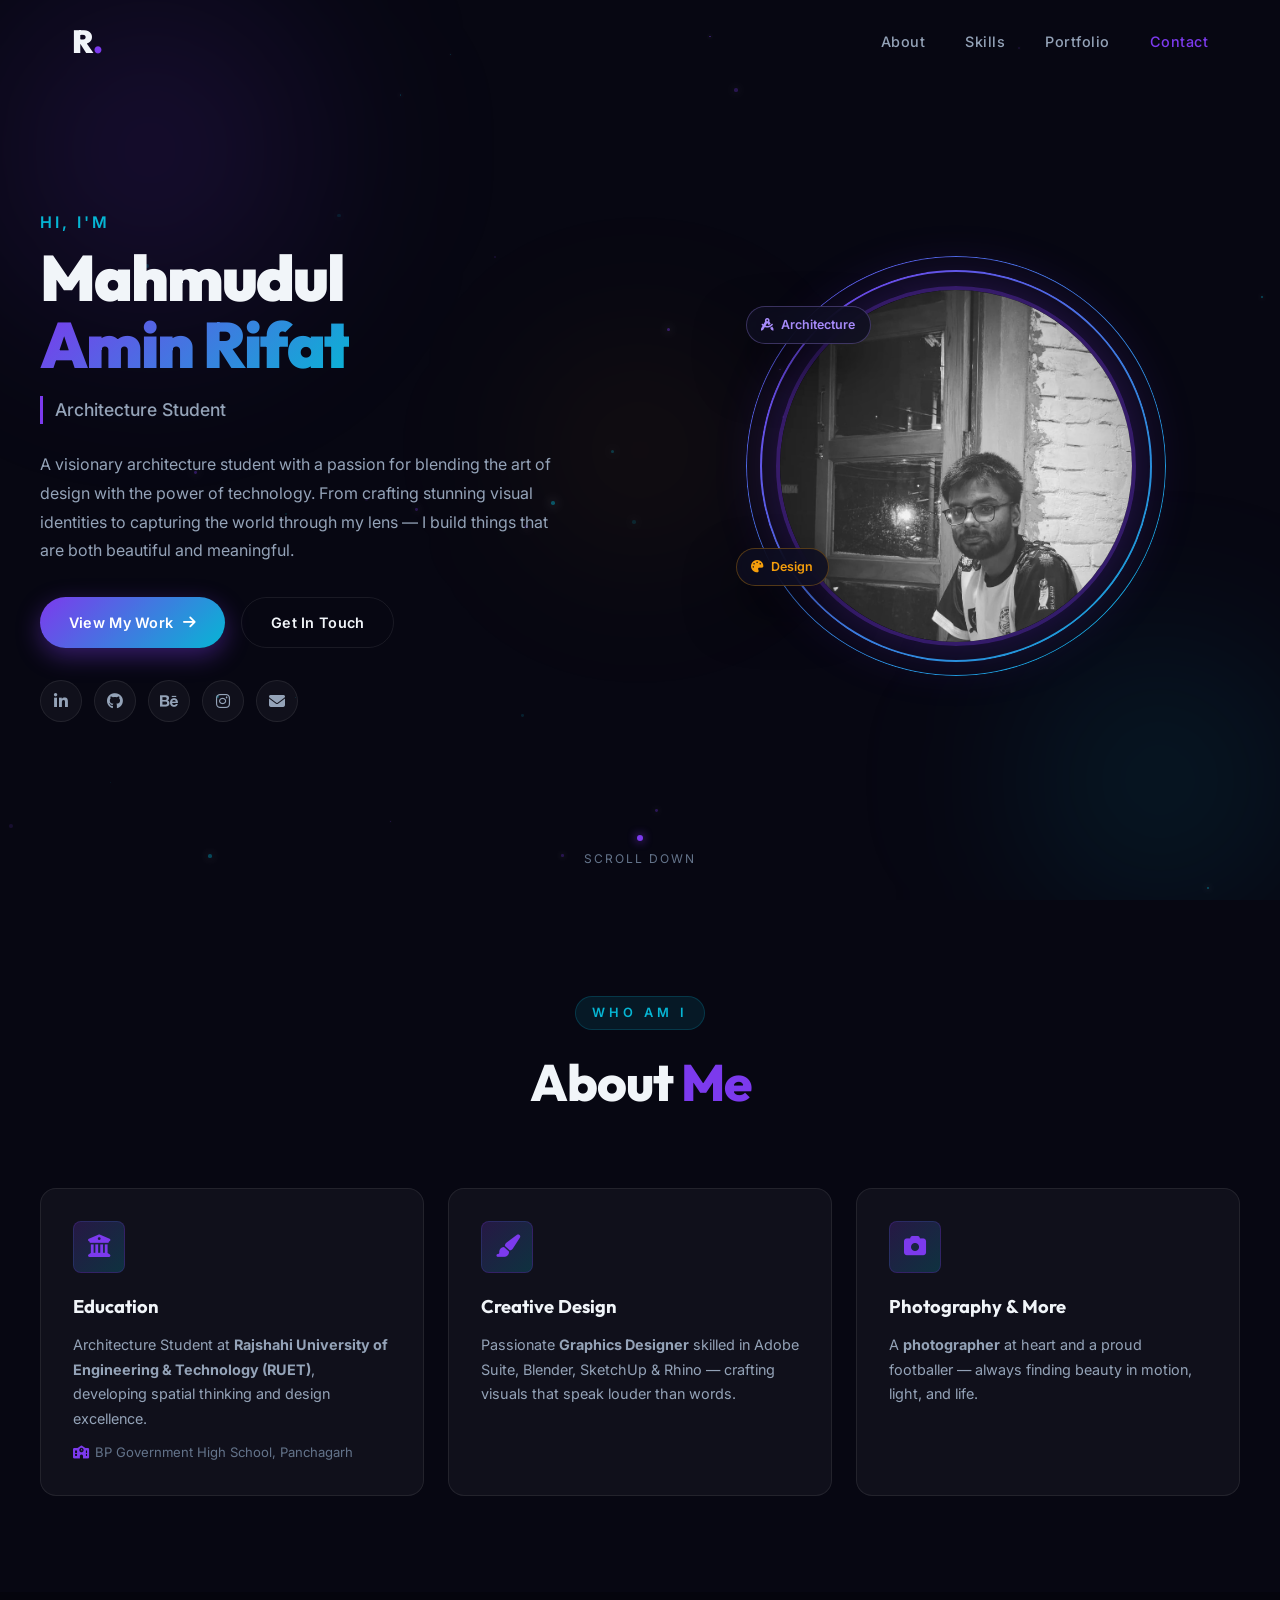
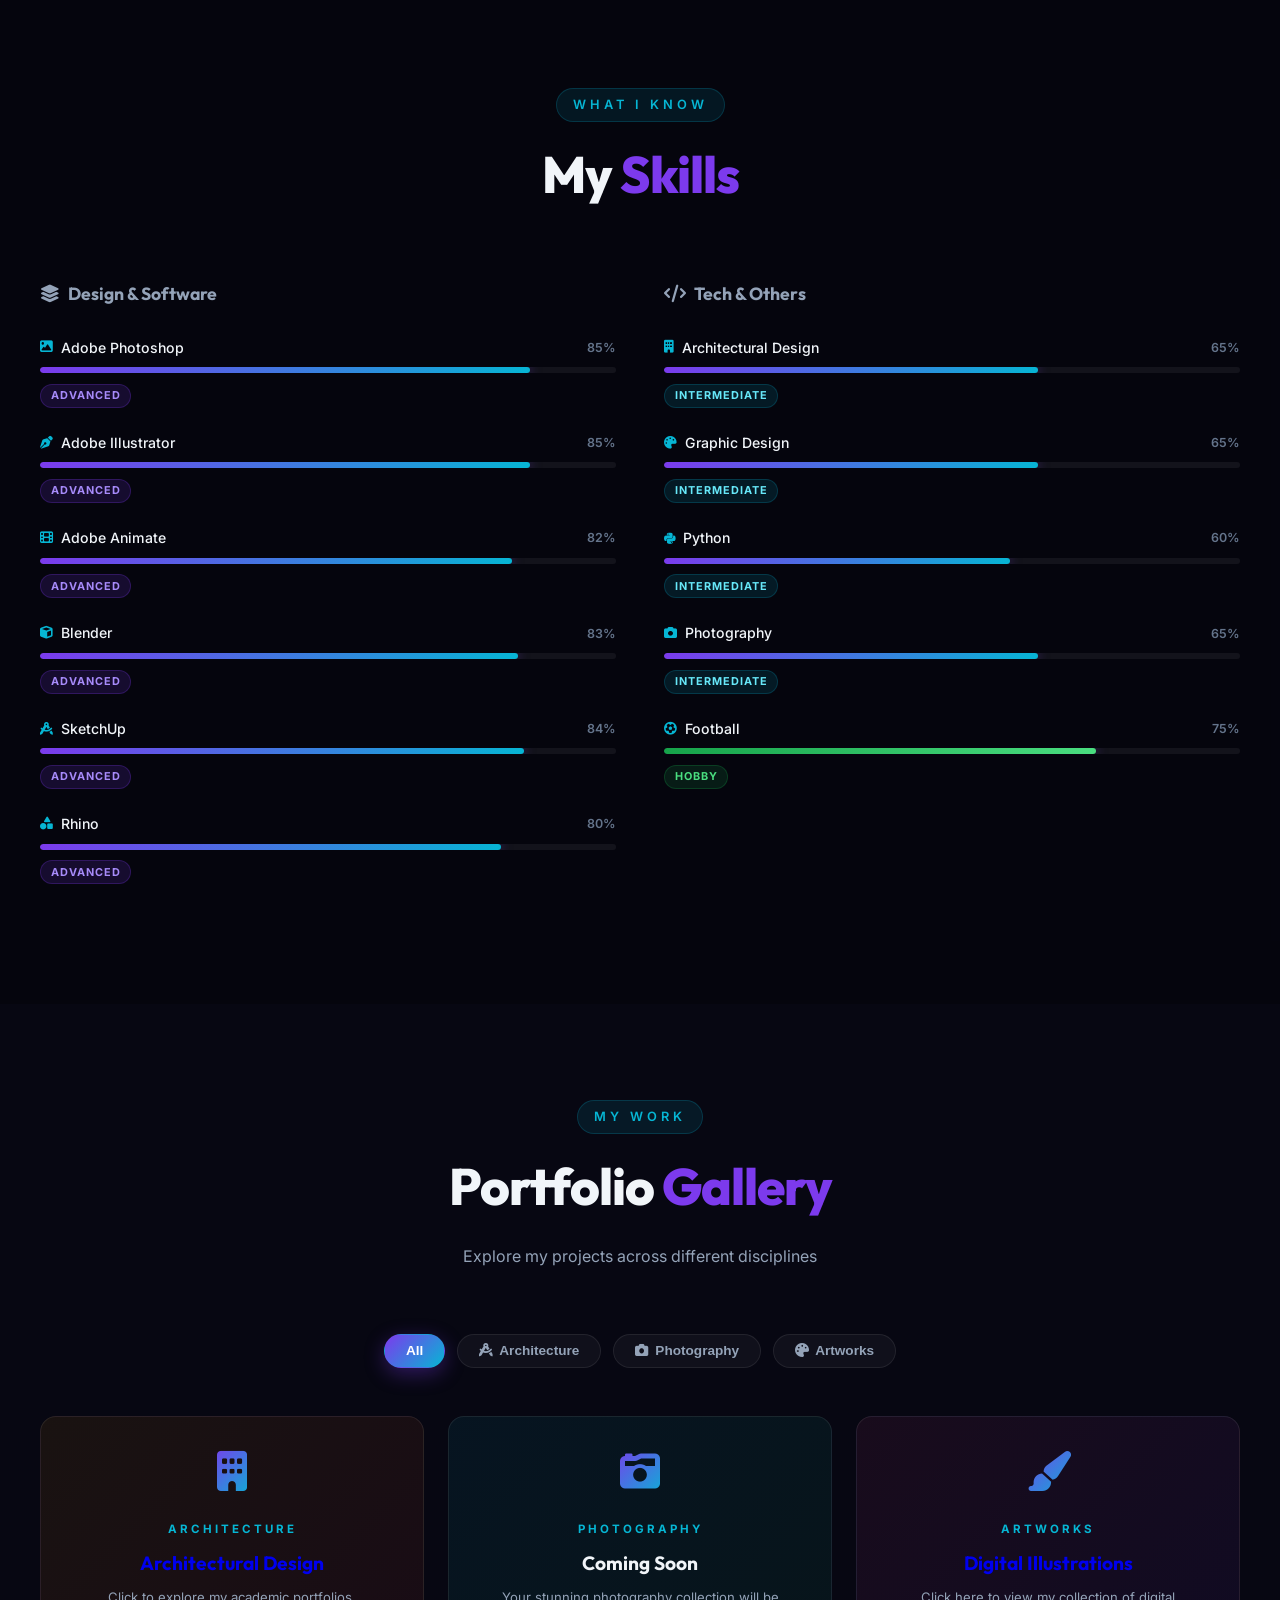
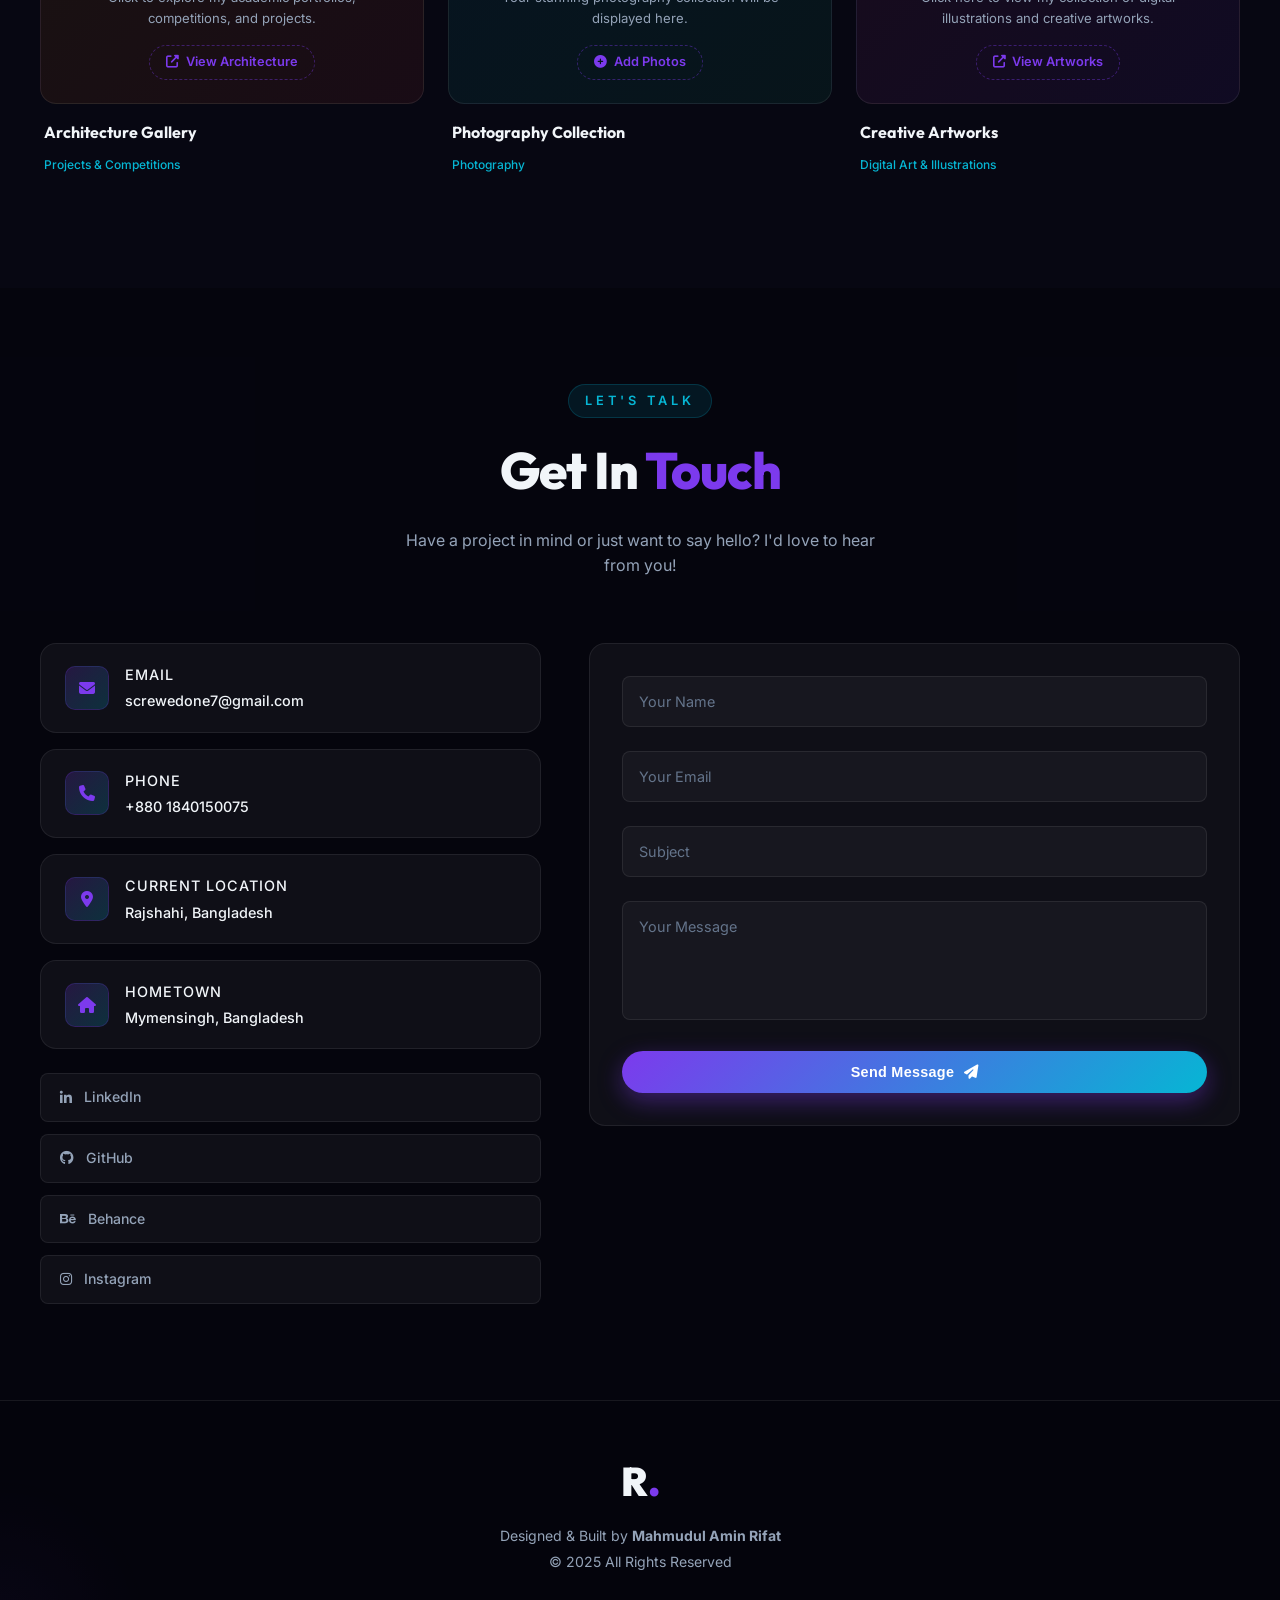
==== commit 41d1d078: "Add files via upload" ====
--- a/portfolio-website/index.html
+++ b/portfolio-website/index.html
@@ -5,7 +5,7 @@
     <meta charset="UTF-8" />
     <meta name="viewport" content="width=device-width, initial-scale=1.0" />
     <meta name="description"
-        content="Mahmudul Amin Rifat — Architecture Student, Graphics Designer, Photographer & AI/ML Enthusiast. Portfolio & CV." />
+        content="Mahmudul Amin Rifat — Architecture Student, Graphics Designer, Photographer. Portfolio & CV." />
     <title>Mahmudul Amin Rifat | Portfolio</title>
     <link rel="preconnect" href="https://fonts.googleapis.com" />
     <link rel="preconnect" href="https://fonts.gstatic.com" crossorigin />
@@ -58,10 +58,8 @@
                 </div>
                 <p class="hero-bio reveal">
                     A visionary architecture student with a passion for blending the art of design
-                    with the power of technology. From crafting stunning visual identities to exploring
-                    the frontiers of Python, AI & Machine Learning — I build things that are both
-                    beautiful and intelligent. When I'm not designing or coding, you'll find me behind
-                    a camera, capturing the world through my lens.
+                    with the power of technology. From crafting stunning visual identities to capturing 
+                    the world through my lens — I build things that are both beautiful and meaningful.
                 </p>
                 <div class="hero-cta reveal">
                     <a href="#portfolio" class="btn btn-primary" id="viewWorkBtn">
@@ -109,10 +107,7 @@
                         <i class="fas fa-palette"></i>
                         <span>Design</span>
                     </div>
-                    <div class="profile-badge badge-3">
-                        <i class="fas fa-robot"></i>
-                        <span>AI / ML</span>
-                    </div>
+
                 </div>
             </div>
         </div>
@@ -144,12 +139,7 @@
                     <p>Passionate <strong>Graphics Designer</strong> skilled in Adobe Suite, Blender, SketchUp & Rhino —
                         crafting visuals that speak louder than words.</p>
                 </div>
-                <div class="about-card reveal" id="aboutCard3">
-                    <div class="about-icon"><i class="fas fa-brain"></i></div>
-                    <h3>Tech Explorer</h3>
-                    <p>Actively learning <strong>Python, AI & Machine Learning</strong> — bridging the gap between
-                        creativity and cutting-edge technology.</p>
-                </div>
+
                 <div class="about-card reveal" id="aboutCard4">
                     <div class="about-icon"><i class="fas fa-camera"></i></div>
                     <h3>Photography & More</h3>
@@ -263,16 +253,7 @@
                         </div>
                         <span class="skill-badge intermediate">Intermediate</span>
                     </div>
-                    <div class="skill-item" id="skill-aiml">
-                        <div class="skill-header">
-                            <span class="skill-name"><i class="fas fa-robot"></i> AI / Machine Learning</span>
-                            <span class="skill-percent">55%</span>
-                        </div>
-                        <div class="skill-bar">
-                            <div class="skill-fill" data-width="55"></div>
-                        </div>
-                        <span class="skill-badge intermediate">Intermediate</span>
-                    </div>
+
                     <div class="skill-item" id="skill-photo">
                         <div class="skill-header">
                             <span class="skill-name"><i class="fas fa-camera"></i> Photography</span>
@@ -311,7 +292,7 @@
             <!-- Portfolio Tabs -->
             <div class="portfolio-tabs reveal">
                 <button class="tab-btn active" data-tab="all" id="tabAll">All</button>
-                <button class="tab-btn" data-tab="aiml" id="tabAiml"><i class="fas fa-robot"></i> AI / ML</button>
+
                 <button class="tab-btn" data-tab="architecture" id="tabArch"><i class="fas fa-drafting-compass"></i>
                     Architecture</button>
                 <button class="tab-btn" data-tab="photography" id="tabPhoto"><i class="fas fa-camera"></i>
@@ -322,37 +303,24 @@
             <!-- Portfolio Grid -->
             <div class="portfolio-grid" id="portfolioGrid">
 
-                <!-- AI/ML Section -->
-                <div class="portfolio-item reveal" data-category="aiml" id="port-aiml-1">
-                    <div class="portfolio-card placeholder-card">
-                        <div class="placeholder-inner">
-                            <div class="placeholder-icon"><i class="fas fa-robot"></i></div>
-                            <span class="placeholder-cat">AI / ML</span>
-                            <h3>Coming Soon</h3>
-                            <p>Your AI & Machine Learning projects will be showcased here.</p>
-                            <div class="upload-hint"><i class="fas fa-plus-circle"></i> Add Project</div>
-                        </div>
-                    </div>
-                    <div class="portfolio-info">
-                        <h4>AI / ML Project</h4>
-                        <span class="port-tag">Machine Learning</span>
-                    </div>
-                </div>
+
 
                 <!-- Architecture Section -->
                 <div class="portfolio-item reveal" data-category="architecture" id="port-arch-1">
-                    <div class="portfolio-card placeholder-card arch-placeholder">
-                        <div class="placeholder-inner">
-                            <div class="placeholder-icon"><i class="fas fa-building"></i></div>
-                            <span class="placeholder-cat">Architecture</span>
-                            <h3>Coming Soon</h3>
-                            <p>Your architectural designs and university projects will appear here.</p>
-                            <div class="upload-hint"><i class="fas fa-plus-circle"></i> Add Project</div>
-                        </div>
-                    </div>
+                    <a href="architecture.html" target="_blank" style="text-decoration: none; display: block;">
+                        <div class="portfolio-card placeholder-card arch-placeholder">
+                            <div class="placeholder-inner">
+                                <div class="placeholder-icon"><i class="fas fa-building"></i></div>
+                                <span class="placeholder-cat">Architecture</span>
+                                <h3>Architectural Design</h3>
+                                <p>Click to explore my academic portfolios, competitions, and projects.</p>
+                                <div class="upload-hint"><i class="fas fa-external-link-alt"></i> View Architecture</div>
+                            </div>
+                        </div>
+                    </a>
                     <div class="portfolio-info">
-                        <h4>Architectural Portfolio</h4>
-                        <span class="port-tag">Architecture</span>
+                        <h4>Architecture Gallery</h4>
+                        <span class="port-tag">Projects & Competitions</span>
                     </div>
                 </div>
 
@@ -374,19 +342,21 @@
                 </div>
 
                 <!-- Artworks Section -->
-                <div class="portfolio-item reveal" data-category="artworks" id="port-art-1">
-                    <div class="portfolio-card placeholder-card art-placeholder">
-                        <div class="placeholder-inner">
-                            <div class="placeholder-icon"><i class="fas fa-paint-brush"></i></div>
-                            <span class="placeholder-cat">Artworks</span>
-                            <h3>Coming Soon</h3>
-                            <p>Your graphic designs, illustrations and artworks will shine here.</p>
-                            <div class="upload-hint"><i class="fas fa-plus-circle"></i> Add Artwork</div>
-                        </div>
-                    </div>
+                <div class="portfolio-item reveal" data-category="artworks">
+                    <a href="artworks.html" target="_blank" style="text-decoration: none; display: block;">
+                        <div class="portfolio-card placeholder-card art-placeholder">
+                            <div class="placeholder-inner">
+                                <div class="placeholder-icon"><i class="fas fa-paint-brush"></i></div>
+                                <span class="placeholder-cat">Artworks</span>
+                                <h3>Digital Illustrations</h3>
+                                <p>Click here to view my collection of digital illustrations and creative artworks.</p>
+                                <div class="upload-hint"><i class="fas fa-external-link-alt"></i> View Artworks</div>
+                            </div>
+                        </div>
+                    </a>
                     <div class="portfolio-info">
                         <h4>Creative Artworks</h4>
-                        <span class="port-tag">Graphic Design</span>
+                        <span class="port-tag">Digital Art & Illustrations</span>
                     </div>
                 </div>
 
